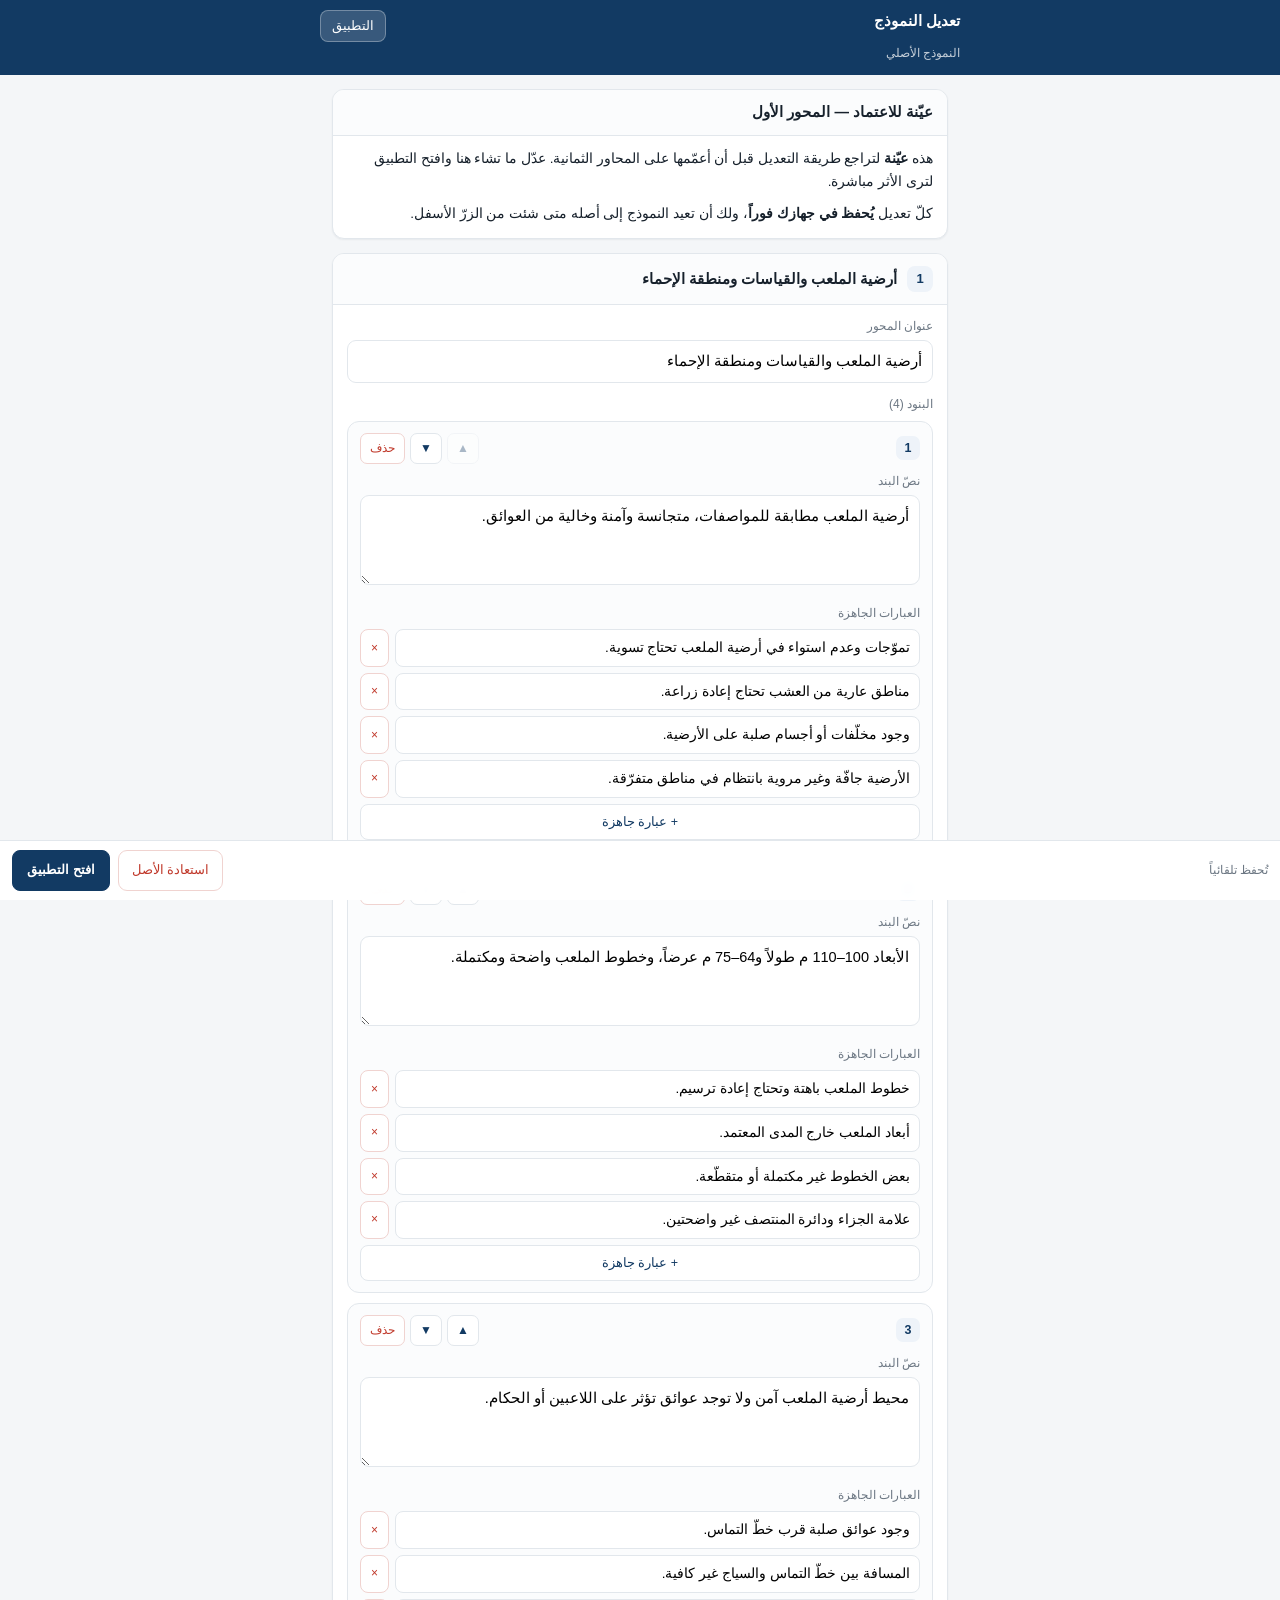
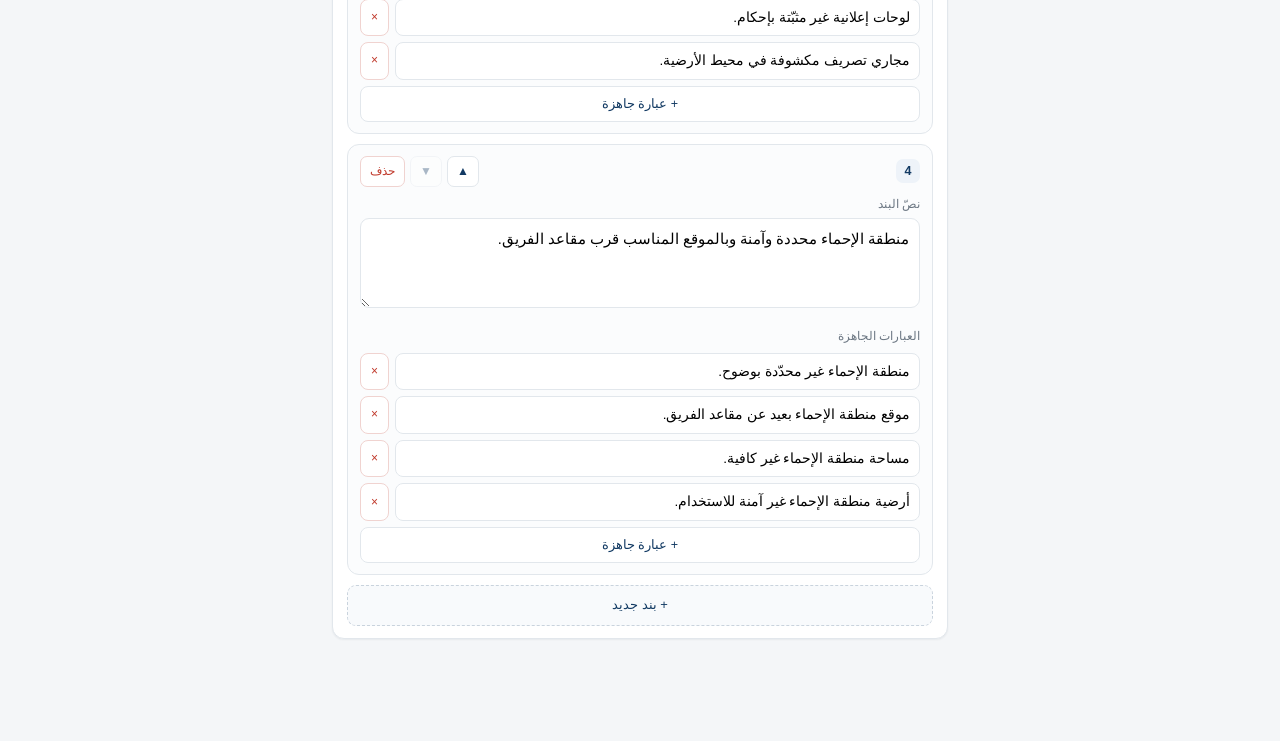
==== editor.html @ 9df009ef "٦أ: معرّفات ثابتة للبنود + طبقة النموذج + عيّنة التعديل - js/form-store.js: النموذج الفعّال = الأصل " ====
<!DOCTYPE html>
<html lang="ar" dir="rtl">
<head>
<meta charset="utf-8">
<meta name="viewport" content="width=device-width, initial-scale=1, viewport-fit=cover">
<meta name="theme-color" content="#123a63">
<title>تعديل النموذج</title>
<link rel="stylesheet" href="css/app.css">
<link rel="stylesheet" href="css/editor.css">
<link rel="apple-touch-icon" href="icons/icon-180.png">
</head>
<body>

<div class="topbar">
  <div class="inner">
    <div class="titlerow">
      <h1>تعديل النموذج</h1>
      <a class="ed-back" href="index.html">التطبيق</a>
    </div>
    <div class="sub" id="edState">النموذج الأصلي</div>
  </div>
</div>

<main>
  <section class="card ed-note">
    <header><h2>عيّنة للاعتماد — المحور الأول</h2></header>
    <div class="body">
      <p>هذه <strong>عيّنة</strong> لتراجع طريقة التعديل قبل أن أعمّمها على المحاور الثمانية. عدّل ما تشاء هنا وافتح التطبيق لترى الأثر مباشرة.</p>
      <p>كلّ تعديل <strong>يُحفظ في جهازك فوراً</strong>، ولك أن تعيد النموذج إلى أصله متى شئت من الزرّ الأسفل.</p>
    </div>
  </section>

  <div id="edSection"></div>
</main>

<div class="actionbar">
  <span class="saved" id="edSaved">تُحفظ تلقائياً</span>
  <button type="button" id="edReset">استعادة الأصل</button>
  <a class="ed-open" href="index.html">افتح التطبيق</a>
</div>

<script src="js/data.js"></script>
<script src="js/form-store.js"></script>
<script src="js/editor.js"></script>
</body>
</html>
---- css/app.css ----
:root {
  --navy: #123a63;
  --navy-soft: #eef3f9;
  --bg: #f4f6f8;
  --card: #ffffff;
  --ink: #16202b;
  --muted: #6c7783;
  --line: #e2e7ec;

  --ok: #12805c;
  --ok-bg: #e7f5ef;
  --fix: #a96a08;
  --fix-bg: #fdf2e0;
  --no: #c0392b;
  --no-bg: #fbeceb;
  --na: #6c7783;
  --na-bg: #eef0f2;

  --radius: 12px;
  --shadow: 0 1px 2px rgba(18, 32, 43, .06);
}

* { box-sizing: border-box; -webkit-tap-highlight-color: transparent; }

html, body {
  margin: 0;
  padding: 0;
  background: var(--bg);
  color: var(--ink);
  font-family: -apple-system, "SF Arabic", "Segoe UI", Tahoma, sans-serif;
  font-size: 16px;
  line-height: 1.6;
}

body { min-height: 100dvh; padding-bottom: 88px; }

/* ــــ الشريط العلوي ــــ */
.topbar {
  position: sticky;
  top: 0;
  z-index: 20;
  background: var(--navy);
  color: #fff;
  padding: 10px 16px 12px;
}
.topbar > div.inner { max-width: 640px; margin: 0 auto; }
.titlerow { display: flex; align-items: flex-start; gap: 10px; }
.titlerow h1 { flex: 1; }
#btnArchive {
  font: inherit; font-size: 12.5px; padding: 5px 11px; flex: none;
  background: rgba(255, 255, 255, .16); color: #fff;
  border: 1px solid rgba(255, 255, 255, .3); border-radius: 8px; cursor: pointer;
}
#btnArchive:active { transform: scale(.97); }

/* ــــ لوحة الأرشيف ــــ */
body.locked { overflow: hidden; }

.sheet {
  position: fixed; inset: 0; z-index: 60;
  background: rgba(18, 32, 43, .45);
  display: flex; align-items: flex-end; justify-content: center;
}
.sheet[hidden] { display: none; }

.sheet-box {
  background: var(--bg);
  width: 100%; max-width: 640px;
  max-height: 88dvh;
  border-radius: 16px 16px 0 0;
  display: flex; flex-direction: column;
  overflow: hidden;
}
.sheet-box > header {
  display: flex; align-items: center; gap: 10px;
  padding: 12px 14px; background: var(--navy); color: #fff;
}
.sheet-box > header h2 { margin: 0; font-size: 15px; font-weight: 600; flex: 1; }
.sheet-box > header button {
  font: inherit; font-size: 12.5px; padding: 5px 11px;
  background: rgba(255, 255, 255, .16); color: #fff;
  border: 1px solid rgba(255, 255, 255, .3); border-radius: 8px; cursor: pointer;
}

.sheet-body { padding: 12px; overflow-y: auto; flex: 1; }
.sheet-body .empty { color: var(--muted); font-size: 13.5px; text-align: center; padding: 24px 0; }

.sheet-box > footer {
  display: flex; gap: 8px; padding: 10px 12px calc(10px + env(safe-area-inset-bottom));
  border-top: 1px solid var(--line); background: #fff;
}
.sheet-box > footer button {
  font: inherit; font-size: 13px; padding: 10px 6px; flex: 1;
  border: 1px solid var(--line); border-radius: 9px;
  background: #fff; color: var(--navy); cursor: pointer;
}
#archNew { background: var(--navy); color: #fff; border-color: var(--navy); font-weight: 600; }

.arow {
  background: var(--card); border: 1px solid var(--line); border-radius: 12px;
  padding: 11px 12px; margin-bottom: 9px;
  display: flex; align-items: center; gap: 10px;
}
.arow-main { flex: 1; min-width: 0; }
.arow-head { display: flex; align-items: center; gap: 8px; font-size: 14.5px; }
.arow-head .now { font-size: 11px; color: var(--navy); background: var(--navy-soft); border-radius: 99px; padding: 2px 8px; }
.arow-meta { font-size: 12px; color: var(--muted); margin-top: 2px; }
.arow-tags { margin-top: 6px; }
.tag { font-size: 11.5px; border-radius: 99px; padding: 2px 9px; background: var(--na-bg); color: var(--na); }
.tag.t-ok  { background: var(--ok-bg);  color: var(--ok); }
.tag.t-fix { background: var(--fix-bg); color: var(--fix); }
.tag.t-no  { background: var(--no-bg);  color: var(--no); }

.arow-actions { display: flex; flex-direction: column; gap: 6px; flex: none; }
button.small {
  font: inherit; font-size: 12.5px; padding: 6px 12px;
  border: 1px solid var(--line); border-radius: 8px;
  background: #fff; color: var(--navy); cursor: pointer;
}
button.small.danger { color: var(--no); border-color: #f0d3d0; }
.topbar h1 { margin: 0; font-size: 15px; font-weight: 600; line-height: 1.4; }
.topbar .sub { font-size: 12px; opacity: .75; margin-top: 2px; }

.progress {
  margin-top: 10px;
  height: 6px;
  background: rgba(255, 255, 255, .22);
  border-radius: 99px;
  overflow: hidden;
}
.progress > i { display: block; height: 100%; width: 0; background: #6fd3a6; border-radius: 99px; transition: width .25s ease; }

.tally { display: flex; gap: 6px; margin-top: 8px; flex-wrap: wrap; }
.tally span {
  font-size: 11.5px;
  padding: 2px 9px;
  border-radius: 99px;
  background: rgba(255, 255, 255, .14);
  color: #fff;
}
.tally span b { font-weight: 600; }

/* ــــ البطاقات ــــ */
main { padding: 14px 12px 0; max-width: 640px; margin: 0 auto; }

.card {
  background: var(--card);
  border: 1px solid var(--line);
  border-radius: var(--radius);
  box-shadow: var(--shadow);
  margin-bottom: 14px;
  overflow: hidden;
}

.card > header {
  display: flex;
  align-items: center;
  gap: 10px;
  padding: 12px 14px;
  border-bottom: 1px solid var(--line);
  background: #fbfcfd;
}
.card > header .num {
  flex: none;
  width: 26px; height: 26px;
  border-radius: 8px;
  background: var(--navy-soft);
  color: var(--navy);
  font-size: 13px; font-weight: 600;
  display: grid; place-items: center;
}
.card > header h2 { margin: 0; font-size: 14.5px; font-weight: 600; flex: 1; line-height: 1.45; }
.card > header .badge { font-size: 11.5px; color: var(--muted); flex: none; }

.card > .body { padding: 12px 14px; }

/* ــــ حقول الترويسة ــــ */
.fields { display: grid; grid-template-columns: 1fr 1fr; gap: 10px; }
.field { display: flex; flex-direction: column; gap: 4px; }
.field.wide { grid-column: 1 / -1; }
.field label { font-size: 12px; color: var(--muted); }
.field input, .field select, .field textarea {
  font: inherit;
  font-size: 15px;
  padding: 9px 10px;
  border: 1px solid var(--line);
  border-radius: 9px;
  background: #fff;
  color: var(--ink);
  width: 100%;
}
.field input:focus, .field select:focus, .field textarea:focus {
  outline: none;
  border-color: var(--navy);
  box-shadow: 0 0 0 3px var(--navy-soft);
}
.field .hint { font-size: 11px; color: var(--muted); }

/* ــــ بند الفحص ــــ */
.item { padding: 13px 0; border-top: 1px dashed var(--line); }
.item:first-child { border-top: 0; padding-top: 2px; }

.item .q { display: flex; gap: 8px; font-size: 14.5px; line-height: 1.65; margin-bottom: 10px; }
.item .q b { flex: none; color: var(--muted); font-weight: 600; font-size: 13px; padding-top: 2px; }

.seg { display: grid; grid-template-columns: repeat(4, 1fr); gap: 6px; }
.seg button {
  font: inherit;
  font-size: 12.5px;
  padding: 10px 2px;
  border: 1px solid var(--line);
  border-radius: 9px;
  background: #fff;
  color: var(--muted);
  cursor: pointer;
  transition: background .12s ease, color .12s ease, border-color .12s ease;
}
.seg button:active { transform: scale(.97); }
.seg button[aria-pressed="true"] { font-weight: 600; }
.seg button[data-s="ok"][aria-pressed="true"]  { background: var(--ok-bg);  color: var(--ok);  border-color: var(--ok); }
.seg button[data-s="fix"][aria-pressed="true"] { background: var(--fix-bg); color: var(--fix); border-color: var(--fix); }
.seg button[data-s="no"][aria-pressed="true"]  { background: var(--no-bg);  color: var(--no);  border-color: var(--no); }
.seg button[data-s="note"] { border-style: dashed; color: var(--navy); }
.seg button[data-s="note"][aria-pressed="true"] { background: var(--navy-soft); border-color: var(--navy); font-weight: 600; }

.item.flash { background: #fff8e1; border-radius: 10px; }

.note { margin-top: 10px; }
.note[hidden] { display: none; }
.note textarea {
  width: 100%;
  font: inherit;
  font-size: 14.5px;
  min-height: 64px;
  padding: 9px 10px;
  border: 1px solid var(--line);
  border-radius: 9px;
  resize: vertical;
}
.note textarea:focus { outline: none; border-color: var(--navy); box-shadow: 0 0 0 3px var(--navy-soft); }

.phrases { display: flex; flex-wrap: wrap; gap: 6px; margin-top: 8px; }
.phrases button {
  font: inherit;
  font-size: 12.5px;
  line-height: 1.5;
  padding: 6px 11px;
  border: 1px dashed #c9d3dd;
  border-radius: 99px;
  background: #f8fafc;
  color: var(--navy);
  cursor: pointer;
  text-align: right;
}
.phrases button:active { background: var(--navy-soft); }
.phrases .lbl { font-size: 11.5px; color: var(--muted); width: 100%; margin-bottom: -2px; }

.card > header .badge.done { color: var(--ok); font-weight: 600; }

/* ــــ حقل رقمي داخل بند ــــ */
.numrow { display: flex; align-items: center; gap: 8px; margin: 0 0 10px; }
.numrow label { font-size: 12.5px; color: var(--muted); flex: none; }
.numrow input {
  font: inherit; font-size: 15px; width: 120px;
  padding: 8px 10px; border: 1px solid var(--line); border-radius: 9px;
}
.numrow input:focus { outline: none; border-color: var(--navy); box-shadow: 0 0 0 3px var(--navy-soft); }
.numrow .unit, .mrow .unit { font-size: 12.5px; color: var(--muted); flex: none; }

/* ــــ جدول القياسات ــــ */
.meas { padding: 12px 0; border-top: 1px dashed var(--line); }
.meas:first-child { border-top: 0; padding-top: 2px; }
.mhead { display: flex; align-items: baseline; gap: 8px; margin-bottom: 8px; }
.mlabel { font-size: 14.5px; font-weight: 600; }
.mref { font-size: 12px; color: var(--muted); }
.mrow { display: flex; align-items: center; gap: 8px; }
.mrow input[type="number"] { font: inherit; font-size: 15px; width: 96px; padding: 8px 10px; border: 1px solid var(--line); border-radius: 9px; }
.mrow input[type="text"] { font: inherit; font-size: 14px; flex: 1; min-width: 0; padding: 8px 10px; border: 1px solid var(--line); border-radius: 9px; }
.mrow input:focus { outline: none; border-color: var(--navy); box-shadow: 0 0 0 3px var(--navy-soft); }
.warn { margin-top: 7px; font-size: 12.5px; color: var(--no); background: var(--no-bg); border-radius: 8px; padding: 6px 10px; }
.warn[hidden] { display: none; }

/* ــــ بطاقة التقييم ــــ */
.stats { display: grid; grid-template-columns: repeat(4, 1fr); gap: 6px; }
.stat { border-radius: 10px; padding: 10px 4px; text-align: center; background: #f7f9fb; }
.stat b { display: block; font-size: 20px; font-weight: 600; line-height: 1.3; }
.stat span { font-size: 11.5px; }
.stat.s-ok   { background: var(--ok-bg);  color: var(--ok); }
.stat.s-fix  { background: var(--fix-bg); color: var(--fix); }
.stat.s-no   { background: var(--no-bg);  color: var(--no); }
.stat.s-miss { background: var(--na-bg);  color: var(--na); }

.missing {
  margin-top: 10px; padding: 9px 12px; border-radius: 10px;
  background: var(--na-bg); color: var(--ink); font-size: 13px;
  display: flex; align-items: center; gap: 10px; flex-wrap: wrap;
}
.missing[hidden] { display: none; }

button.link {
  font: inherit; font-size: 12.5px; background: none; border: 0;
  color: var(--navy); text-decoration: underline; cursor: pointer; padding: 0;
}
button.link[hidden] { display: none; }

.sep { height: 1px; background: var(--line); margin: 14px 0 12px; }

.suggest { font-size: 13px; color: var(--muted); margin-bottom: 9px; line-height: 1.6; }

.decide { display: grid; grid-template-columns: repeat(3, 1fr); gap: 6px; }
.decide button {
  font: inherit; font-size: 13px; padding: 11px 4px;
  border: 1px solid var(--line); border-radius: 9px;
  background: #fff; color: var(--muted); cursor: pointer;
}
.decide button[aria-pressed="true"] { font-weight: 600; }
.decide button[data-c="ok"][aria-pressed="true"]  { background: var(--ok-bg);  color: var(--ok);  border-color: var(--ok); }
.decide button[data-c="fix"][aria-pressed="true"] { background: var(--fix-bg); color: var(--fix); border-color: var(--fix); }
.decide button[data-c="no"][aria-pressed="true"]  { background: var(--no-bg);  color: var(--no);  border-color: var(--no); }
.decide button.auto { border-style: dashed; }

#recheckWrap { margin-top: 12px; }
#recheckWrap[hidden] { display: none; }
#resetDecision { margin-top: 8px; }

#summaryBody .field { margin-top: 12px; }
#summaryBody textarea {
  font: inherit; font-size: 14.5px; padding: 9px 10px;
  border: 1px solid var(--line); border-radius: 9px; width: 100%; resize: vertical;
}
#summaryBody textarea:focus { outline: none; border-color: var(--navy); box-shadow: 0 0 0 3px var(--navy-soft); }

.foot-link { text-align: center; margin: 4px 0 18px; }
.foot-link a { font-size: 13px; color: var(--muted); text-decoration: none; }
.foot-link a:active { color: var(--navy); }

/* ــــ شريط الحفظ ــــ */
.actionbar {
  position: fixed;
  inset-inline: 0;
  bottom: 0;
  z-index: 30;
  background: rgba(255, 255, 255, .97);
  border-top: 1px solid var(--line);
  padding: 9px 12px calc(9px + env(safe-area-inset-bottom));
  display: flex;
  align-items: center;
  gap: 8px;
  backdrop-filter: blur(6px);
}
.saved { font-size: 12px; color: var(--muted); flex: 1; min-width: 0; }
.saved b { color: var(--ok); font-weight: 600; }

.actionbar button {
  font: inherit; font-size: 13px; padding: 9px 13px;
  border: 1px solid var(--line); border-radius: 9px;
  background: #fff; color: var(--navy); cursor: pointer; flex: none;
}
.actionbar button:active { transform: scale(.98); }
#btnPrint { background: var(--navy); color: #fff; border-color: var(--navy); font-weight: 600; }

@media (min-width: 560px) {
  .fields { grid-template-columns: repeat(3, 1fr); }
}
---- css/editor.css ----
/* صفحة تعديل النموذج */

.ed-back, .ed-open {
  font: inherit; font-size: 12.5px; padding: 5px 11px; flex: none;
  border-radius: 8px; text-decoration: none; cursor: pointer;
}
.ed-back {
  background: rgba(255, 255, 255, .16); color: #fff;
  border: 1px solid rgba(255, 255, 255, .3);
}
.ed-open {
  background: var(--navy); color: #fff; border: 1px solid var(--navy);
  font-size: 13px; font-weight: 600; padding: 9px 14px;
}

.ed-note p { margin: 0 0 9px; font-size: 13.5px; line-height: 1.7; }
.ed-note p:last-child { margin-bottom: 0; }

.ed-field { margin-bottom: 12px; }
.ed-field > label { display: block; font-size: 12px; color: var(--muted); margin-bottom: 4px; }
.ed-field input, .ed-field textarea {
  width: 100%; font: inherit; font-size: 14.5px;
  padding: 9px 10px; border: 1px solid var(--line); border-radius: 9px;
  background: #fff; resize: vertical;
}
.ed-field input:focus, .ed-field textarea:focus {
  outline: none; border-color: var(--navy); box-shadow: 0 0 0 3px var(--navy-soft);
}

.ed-item {
  border: 1px solid var(--line); border-radius: 12px;
  padding: 11px 12px; margin-bottom: 10px; background: #fbfcfd;
}
.ed-item > .head {
  display: flex; align-items: center; gap: 8px; margin-bottom: 8px;
}
.ed-item > .head .no {
  width: 24px; height: 24px; border-radius: 7px; flex: none;
  background: var(--navy-soft); color: var(--navy);
  font-size: 12.5px; font-weight: 600; display: grid; place-items: center;
}
.ed-item > .head .sp { flex: 1; }

.ed-tools { display: flex; gap: 5px; }
.ed-tools button {
  font: inherit; font-size: 12px; padding: 5px 9px;
  border: 1px solid var(--line); border-radius: 7px;
  background: #fff; color: var(--navy); cursor: pointer;
}
.ed-tools button.danger { color: var(--no); border-color: #f0d3d0; }
.ed-tools button:disabled { opacity: .35; cursor: default; }

.ed-sub { font-size: 12px; color: var(--muted); margin: 10px 0 6px; }

.ed-phrase { display: flex; gap: 6px; margin-bottom: 6px; }
.ed-phrase input { flex: 1; min-width: 0; font: inherit; font-size: 13.5px; padding: 7px 9px; border: 1px solid var(--line); border-radius: 8px; }
.ed-phrase input:focus { outline: none; border-color: var(--navy); box-shadow: 0 0 0 3px var(--navy-soft); }
.ed-phrase button {
  font: inherit; font-size: 12px; padding: 0 10px; flex: none;
  border: 1px solid #f0d3d0; border-radius: 8px; background: #fff; color: var(--no); cursor: pointer;
}

.ed-add {
  font: inherit; font-size: 13px; padding: 9px 14px;
  border: 1px dashed #c9d3dd; border-radius: 9px;
  background: #f8fafc; color: var(--navy); cursor: pointer; width: 100%;
}
.ed-add.small { font-size: 12.5px; padding: 7px 12px; }

#edReset { color: var(--no); border-color: #f0d3d0; }
.ed-custom { color: var(--fix); font-weight: 600; }
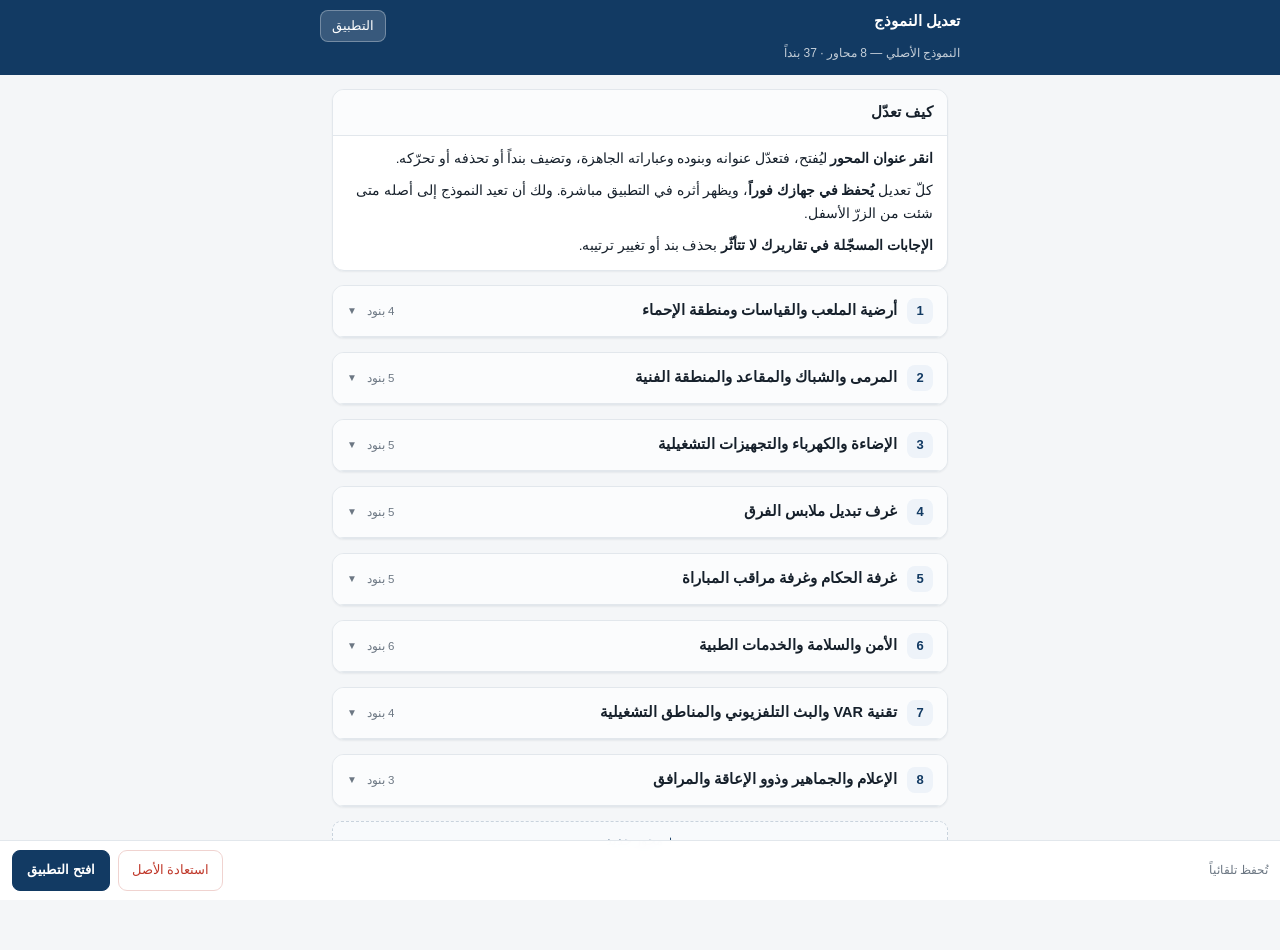
==== commit afb4aa46: "٦ب: تعميم التعديل على المحاور الثمانية وبنودها - محاور قابلة للطيّ، تُفتح بالنقر على عنوانها - إضافة" ====
--- a/editor.html
+++ b/editor.html
@@ -23,14 +23,15 @@
 
 <main>
   <section class="card ed-note">
-    <header><h2>عيّنة للاعتماد — المحور الأول</h2></header>
+    <header><h2>كيف تعدّل</h2></header>
     <div class="body">
-      <p>هذه <strong>عيّنة</strong> لتراجع طريقة التعديل قبل أن أعمّمها على المحاور الثمانية. عدّل ما تشاء هنا وافتح التطبيق لترى الأثر مباشرة.</p>
-      <p>كلّ تعديل <strong>يُحفظ في جهازك فوراً</strong>، ولك أن تعيد النموذج إلى أصله متى شئت من الزرّ الأسفل.</p>
+      <p><strong>انقر عنوان المحور</strong> ليُفتح، فتعدّل عنوانه وبنوده وعباراته الجاهزة، وتضيف بنداً أو تحذفه أو تحرّكه.</p>
+      <p>كلّ تعديل <strong>يُحفظ في جهازك فوراً</strong>، ويظهر أثره في التطبيق مباشرة. ولك أن تعيد النموذج إلى أصله متى شئت من الزرّ الأسفل.</p>
+      <p><strong>الإجابات المسجّلة في تقاريرك لا تتأثّر</strong> بحذف بند أو تغيير ترتيبه.</p>
     </div>
   </section>
 
-  <div id="edSection"></div>
+  <div id="edSections"></div>
 </main>
 
 <div class="actionbar">
--- a/css/editor.css
+++ b/css/editor.css
@@ -15,6 +15,23 @@
 
 .ed-note p { margin: 0 0 9px; font-size: 13.5px; line-height: 1.7; }
 .ed-note p:last-child { margin-bottom: 0; }
+
+/* المحاور القابلة للطيّ */
+.ed-sec > header.ed-sechead { cursor: pointer; user-select: none; }
+.ed-sec > header.ed-sechead h2 { flex: 1; }
+.ed-sec > header .badge { font-size: 11.5px; color: var(--muted); flex: none; }
+.ed-sec > header .caret { font-size: 10px; color: var(--muted); flex: none; }
+.ed-sec.open > header { background: var(--navy-soft); }
+.ed-sec.open > header h2 { color: var(--navy); }
+
+.ed-secrow { margin-bottom: 12px; }
+.ed-tools.wide { justify-content: flex-start; }
+.ed-tools.wide button { padding: 7px 14px; }
+
+.ed-flag {
+  font-size: 12px; color: var(--fix); background: var(--fix-bg);
+  border-radius: 8px; padding: 6px 10px; margin-bottom: 10px;
+}
 
 .ed-field { margin-bottom: 12px; }
 .ed-field > label { display: block; font-size: 12px; color: var(--muted); margin-bottom: 4px; }
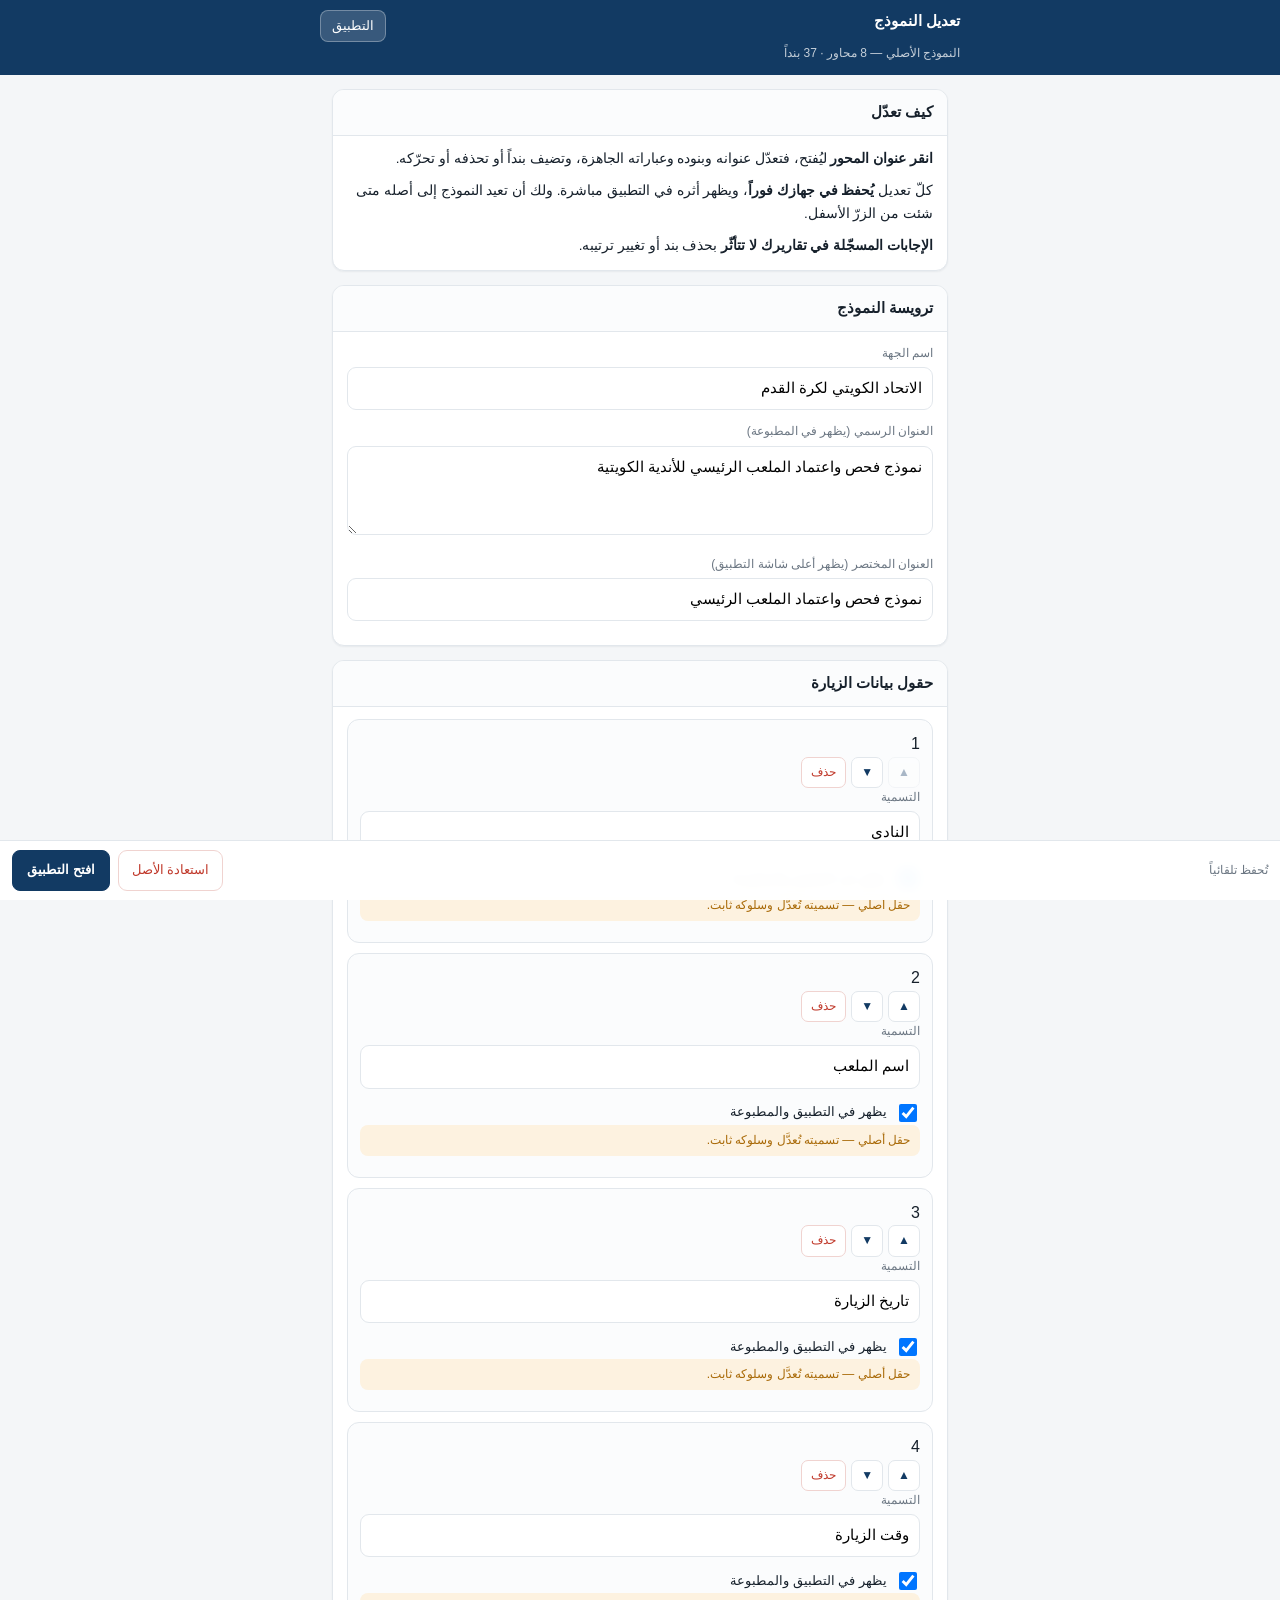
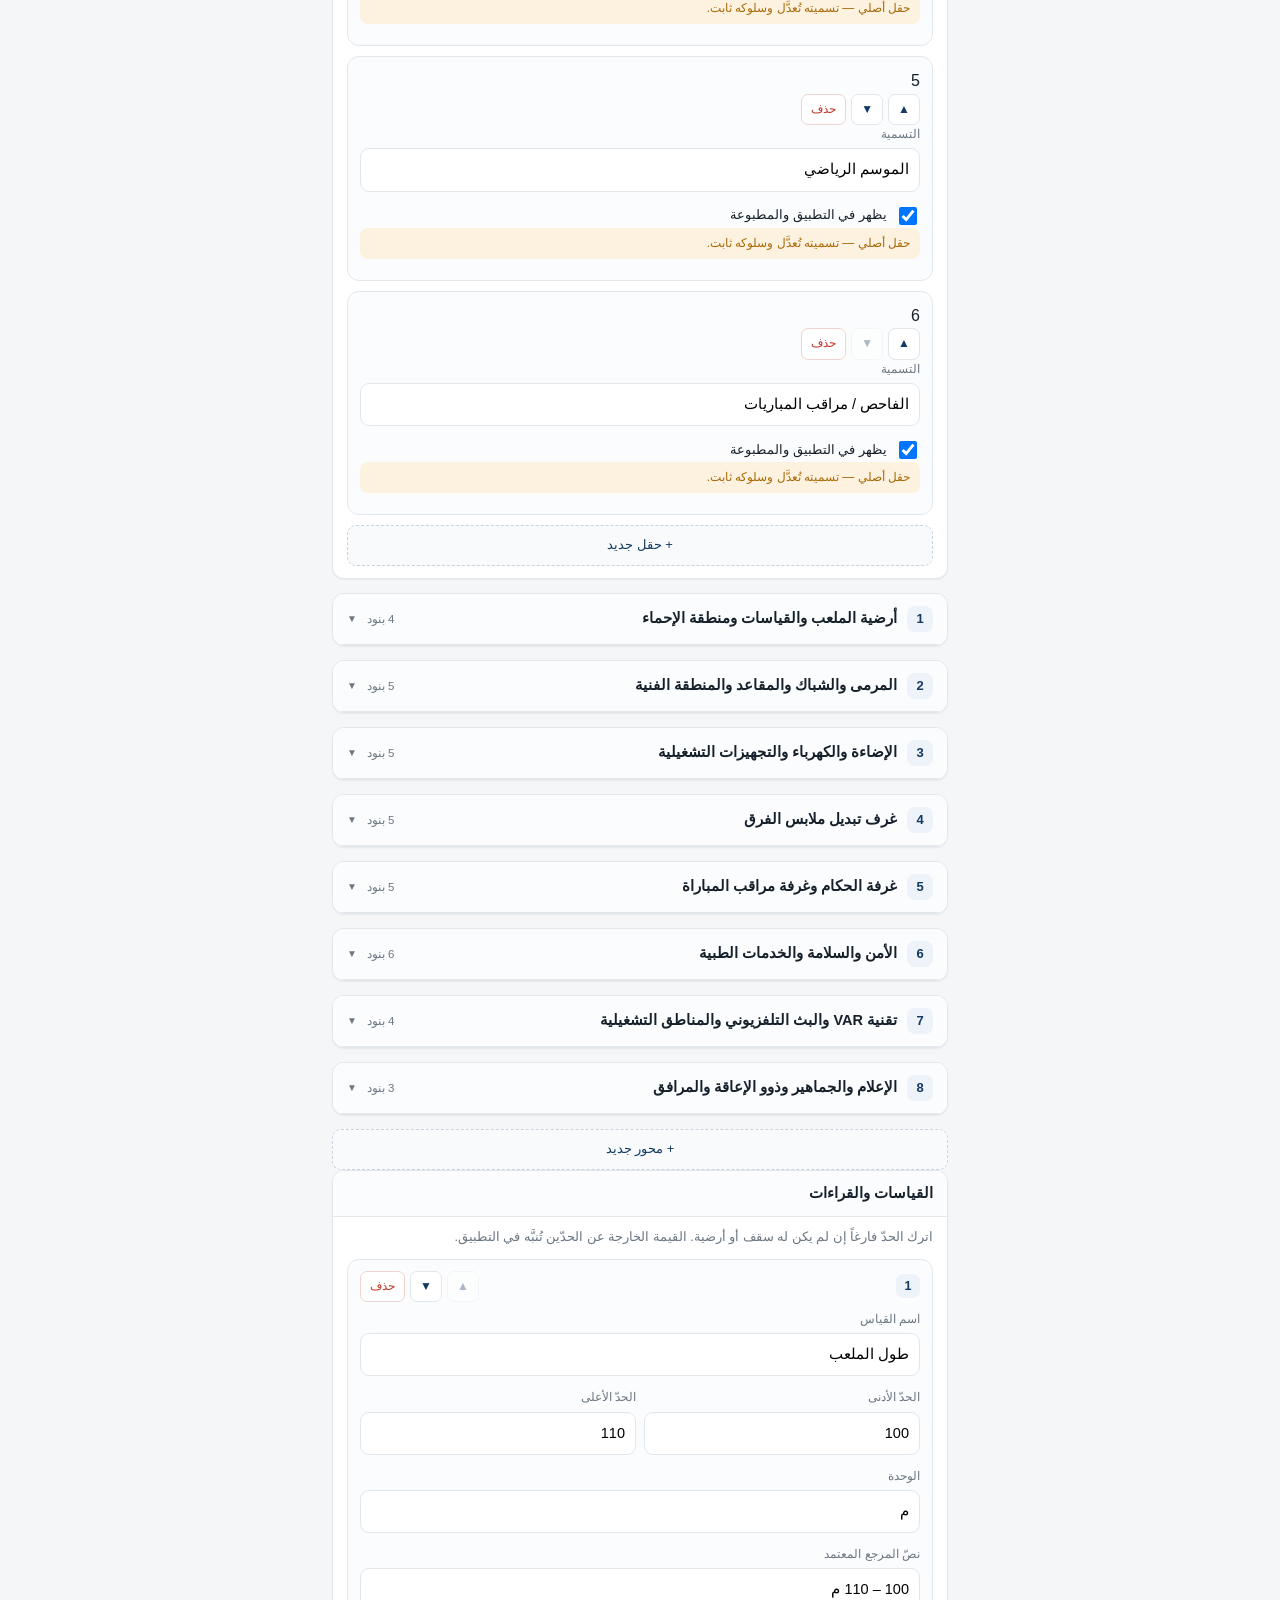
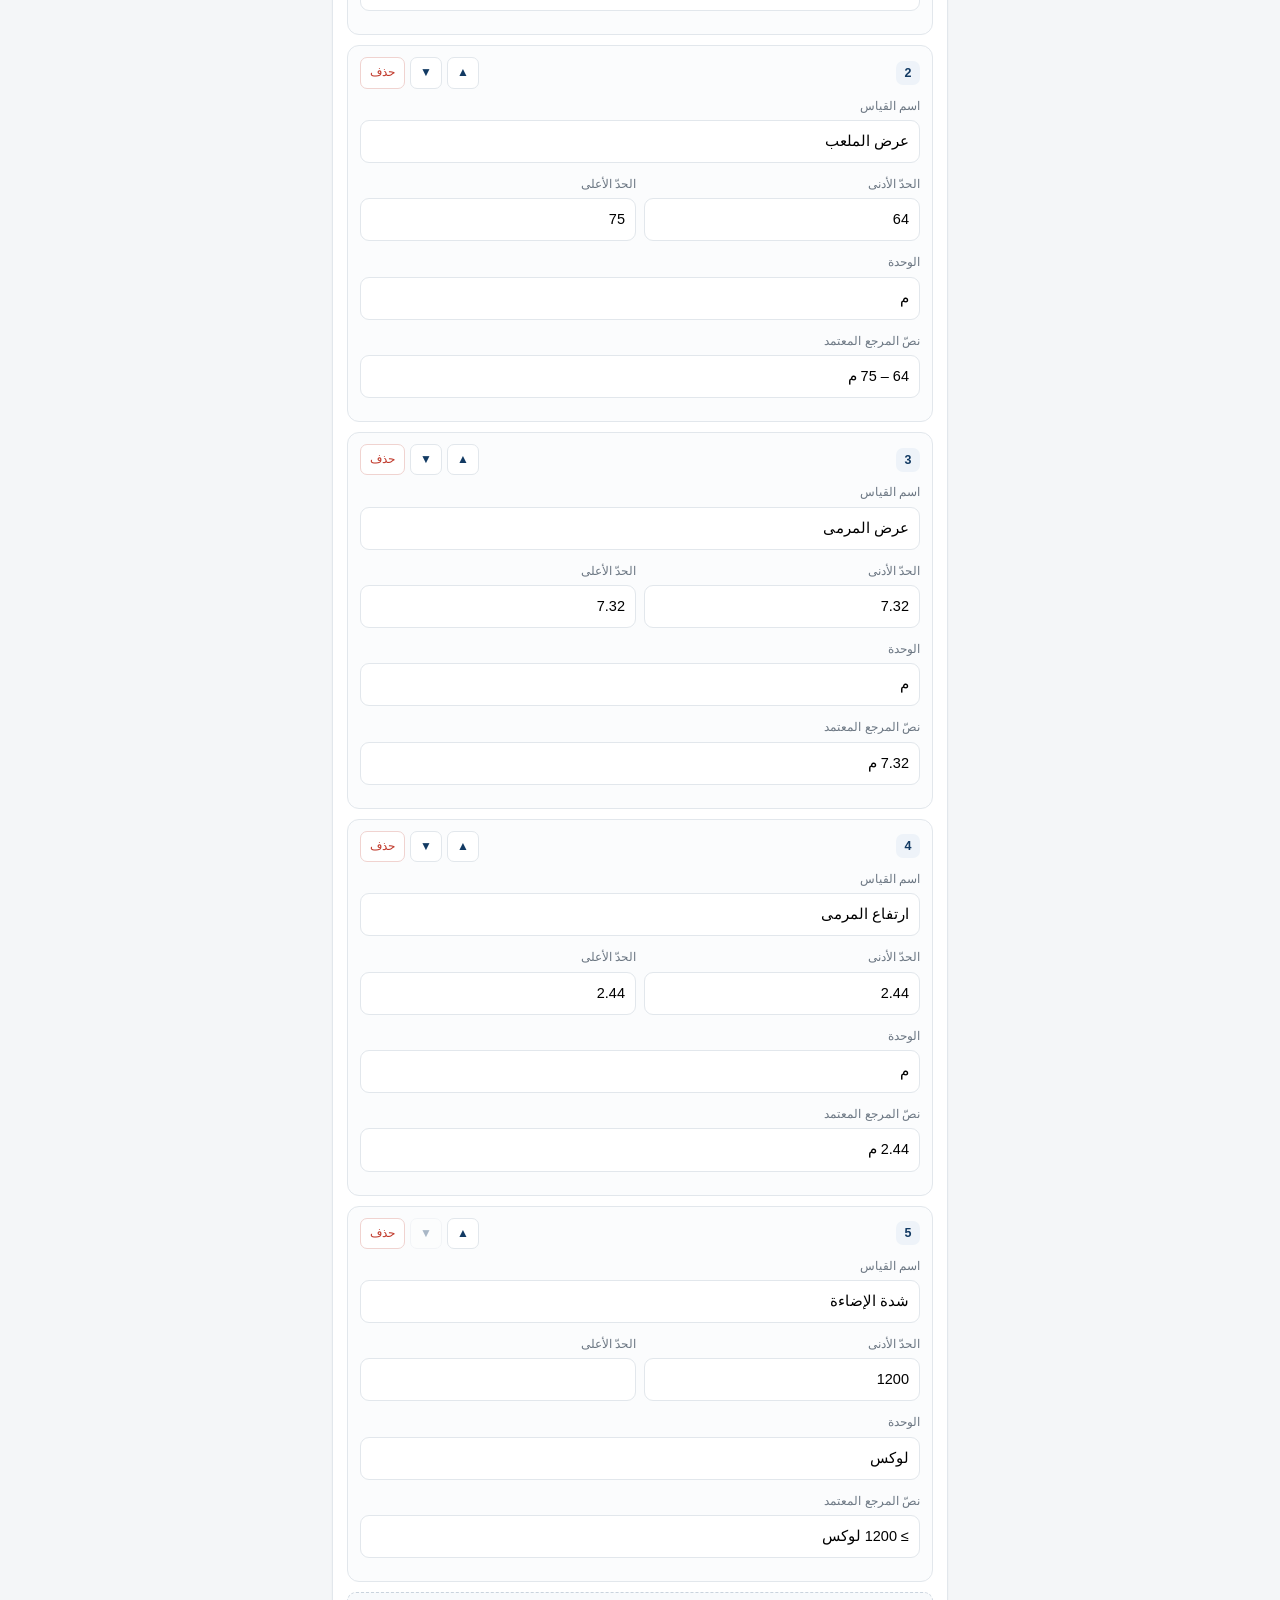
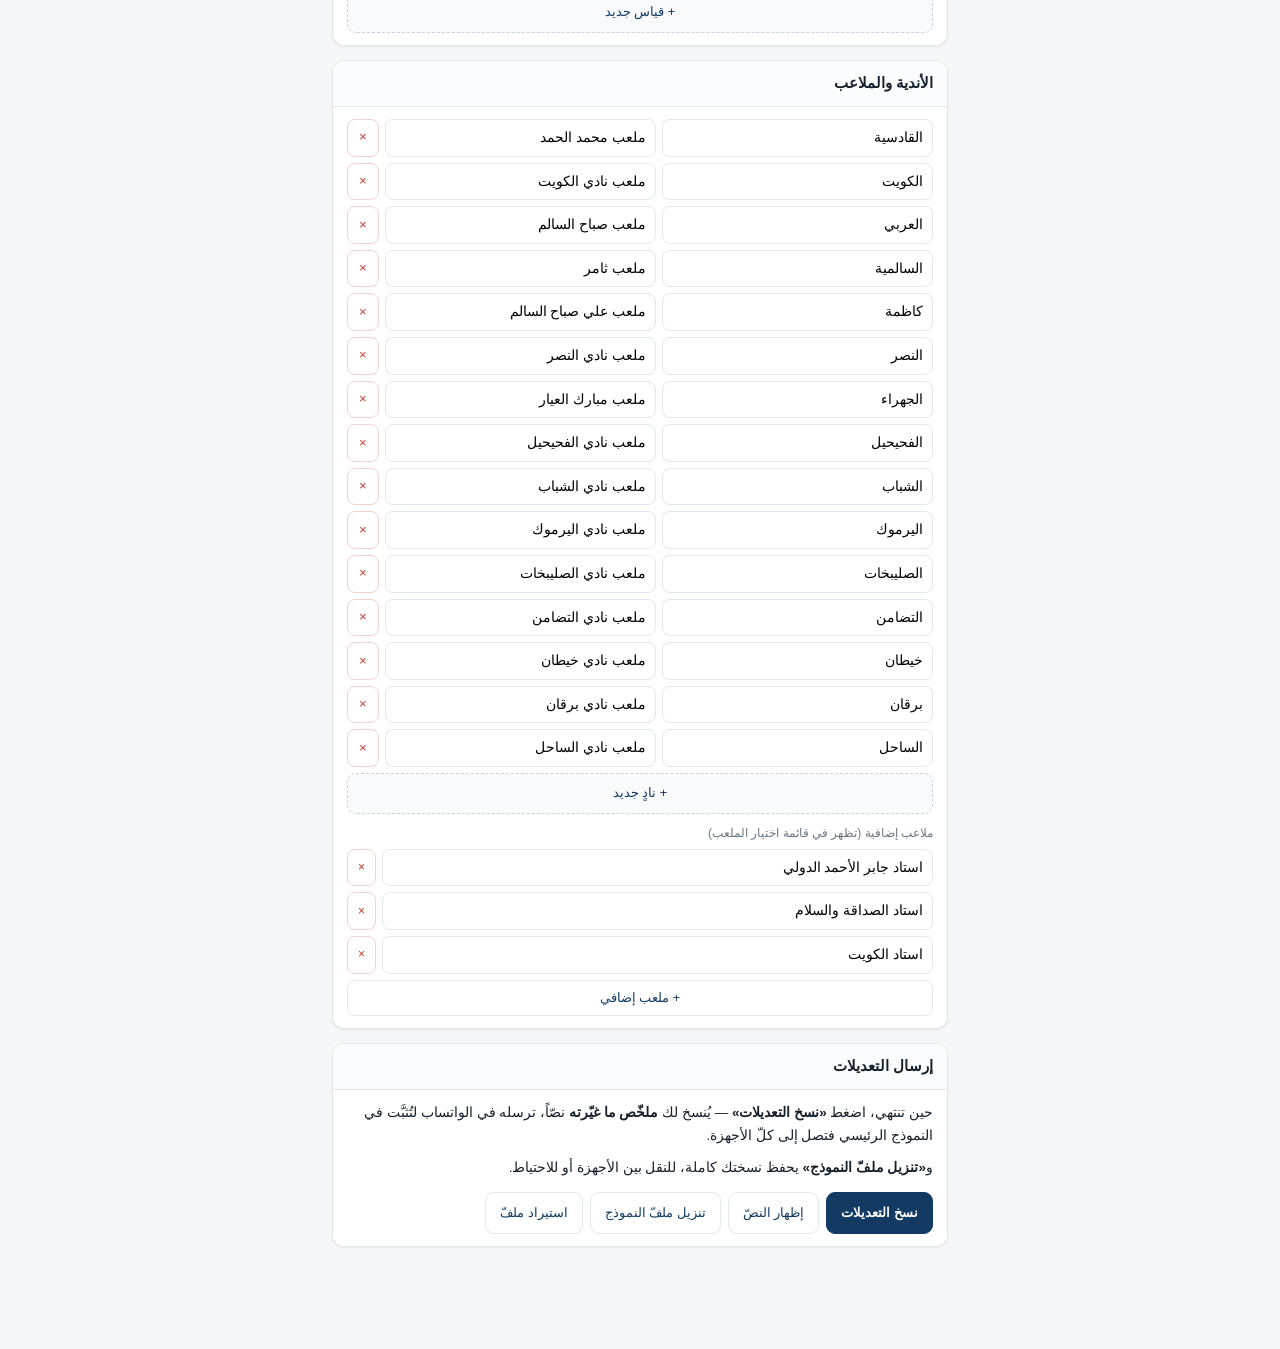
==== commit 3a81ce0c: "٦ج: تعديل الترويسة والحقول والقياسات والأندية + تصدير التعديلات - الترويسة: اسم الجهة والعنوان الرسم" ====
--- a/editor.html
+++ b/editor.html
@@ -31,7 +31,27 @@
     </div>
   </section>
 
+  <div id="edHeader"></div>
+  <div id="edFields"></div>
   <div id="edSections"></div>
+  <div id="edMeas"></div>
+  <div id="edClubs"></div>
+
+  <section class="card">
+    <header><h2>إرسال التعديلات</h2></header>
+    <div class="body">
+      <p class="ed-p">حين تنتهي، اضغط <strong>«نسخ التعديلات»</strong> — يُنسخ لك <strong>ملخّص ما غيّرته</strong> نصّاً، ترسله في الواتساب لتُثبَّت في النموذج الرئيسي فتصل إلى كلّ الأجهزة.</p>
+      <p class="ed-p">و<strong>«تنزيل ملفّ النموذج»</strong> يحفظ نسختك كاملة، للنقل بين الأجهزة أو للاحتياط.</p>
+      <div class="ed-actions">
+        <button type="button" id="edCopy">نسخ التعديلات</button>
+        <button type="button" id="edShow">إظهار النصّ</button>
+        <button type="button" id="edDownload">تنزيل ملفّ النموذج</button>
+        <button type="button" id="edImport">استيراد ملفّ</button>
+        <input type="file" id="edFile" accept="application/json,.json" hidden>
+      </div>
+      <div class="ed-out" id="edOut" hidden></div>
+    </div>
+  </section>
 </main>
 
 <div class="actionbar">
--- a/css/editor.css
+++ b/css/editor.css
@@ -84,5 +84,42 @@
 }
 .ed-add.small { font-size: 12.5px; padding: 7px 12px; }
 
+.ed-hint { font-size: 12.5px; color: var(--muted); padding: 10px 14px 0; line-height: 1.6; }
+
+.ed-check { display: flex; align-items: center; gap: 8px; font-size: 13px; margin-top: 2px; cursor: pointer; }
+.ed-check input { width: 18px; height: 18px; }
+
+.ed-row { display: flex; gap: 8px; }
+.ed-field.half { flex: 1; min-width: 0; }
+
+.ed-club { display: flex; gap: 6px; margin-bottom: 6px; }
+.ed-club input { flex: 1; min-width: 0; font: inherit; font-size: 13.5px; padding: 7px 9px; border: 1px solid var(--line); border-radius: 8px; }
+.ed-club input:focus { outline: none; border-color: var(--navy); box-shadow: 0 0 0 3px var(--navy-soft); }
+.ed-club button {
+  font: inherit; font-size: 13px; padding: 0 11px; flex: none;
+  border: 1px solid #f0d3d0; border-radius: 8px; background: #fff; color: var(--no); cursor: pointer;
+}
+
+.ed-field select {
+  width: 100%; font: inherit; font-size: 14.5px;
+  padding: 9px 10px; border: 1px solid var(--line); border-radius: 9px; background: #fff;
+}
+
+.ed-p { margin: 0 0 9px; font-size: 13.5px; line-height: 1.7; }
+.ed-actions { display: flex; flex-wrap: wrap; gap: 7px; margin-top: 12px; }
+.ed-actions button {
+  font: inherit; font-size: 13px; padding: 10px 14px;
+  border: 1px solid var(--line); border-radius: 9px;
+  background: #fff; color: var(--navy); cursor: pointer;
+}
+#edCopy { background: var(--navy); color: #fff; border-color: var(--navy); font-weight: 600; }
+
+.ed-out { margin-top: 10px; }
+.ed-out[hidden] { display: none; }
+.ed-out textarea {
+  width: 100%; min-height: 220px; font-family: ui-monospace, monospace;
+  font-size: 12.5px; padding: 10px; border: 1px solid var(--line); border-radius: 9px;
+}
+
 #edReset { color: var(--no); border-color: #f0d3d0; }
 .ed-custom { color: var(--fix); font-weight: 600; }
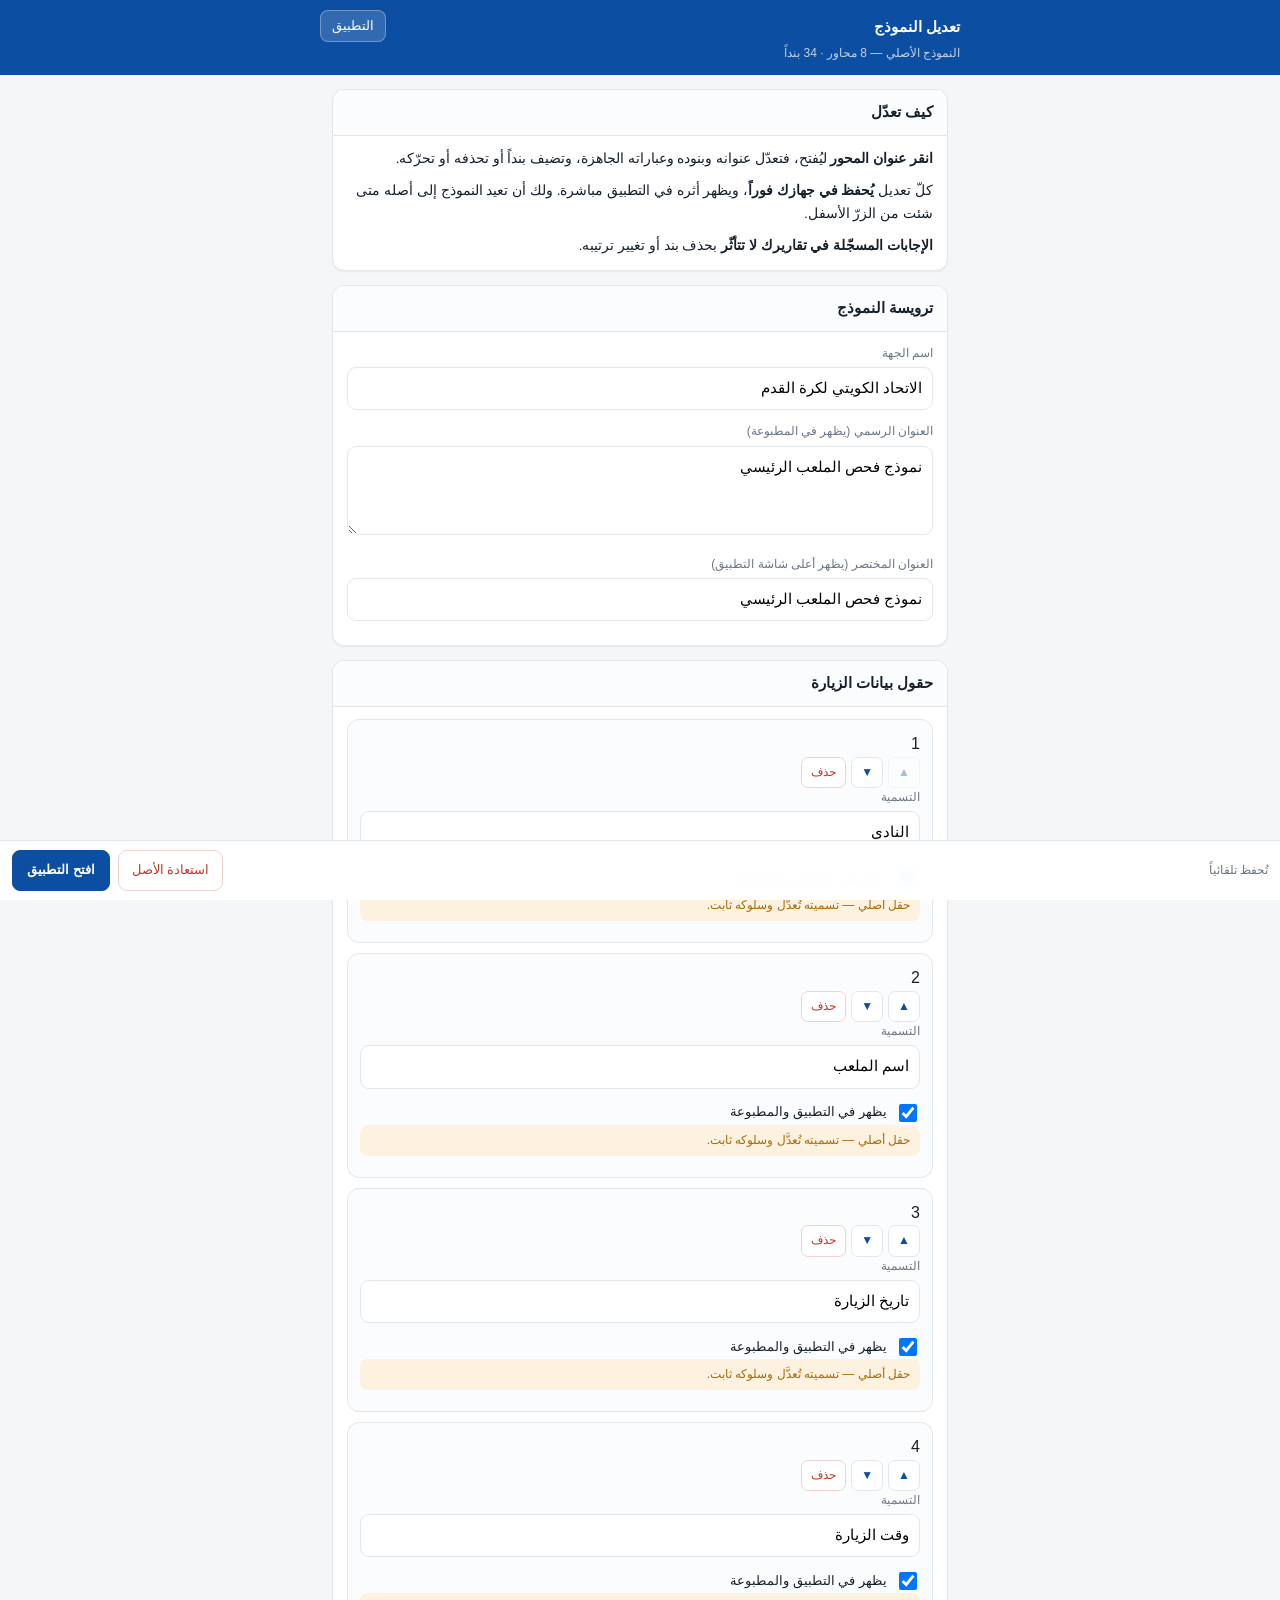
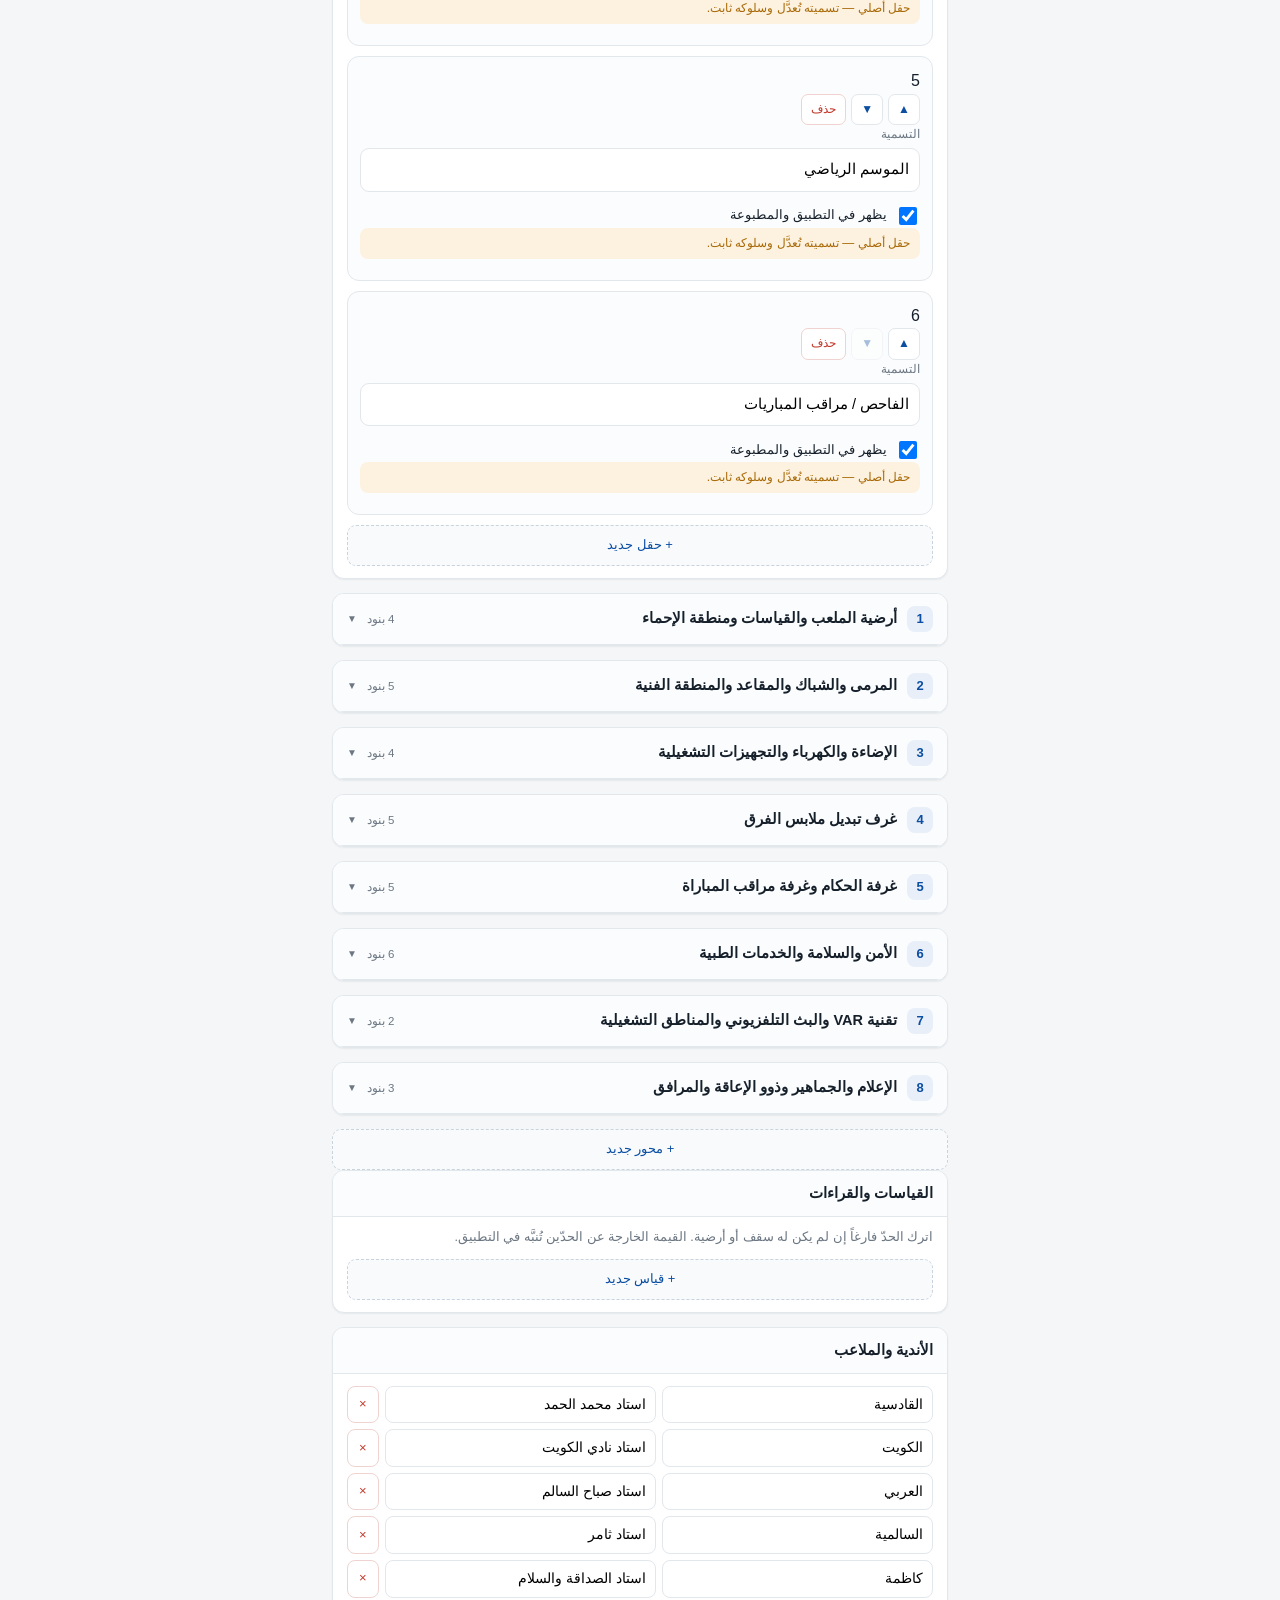
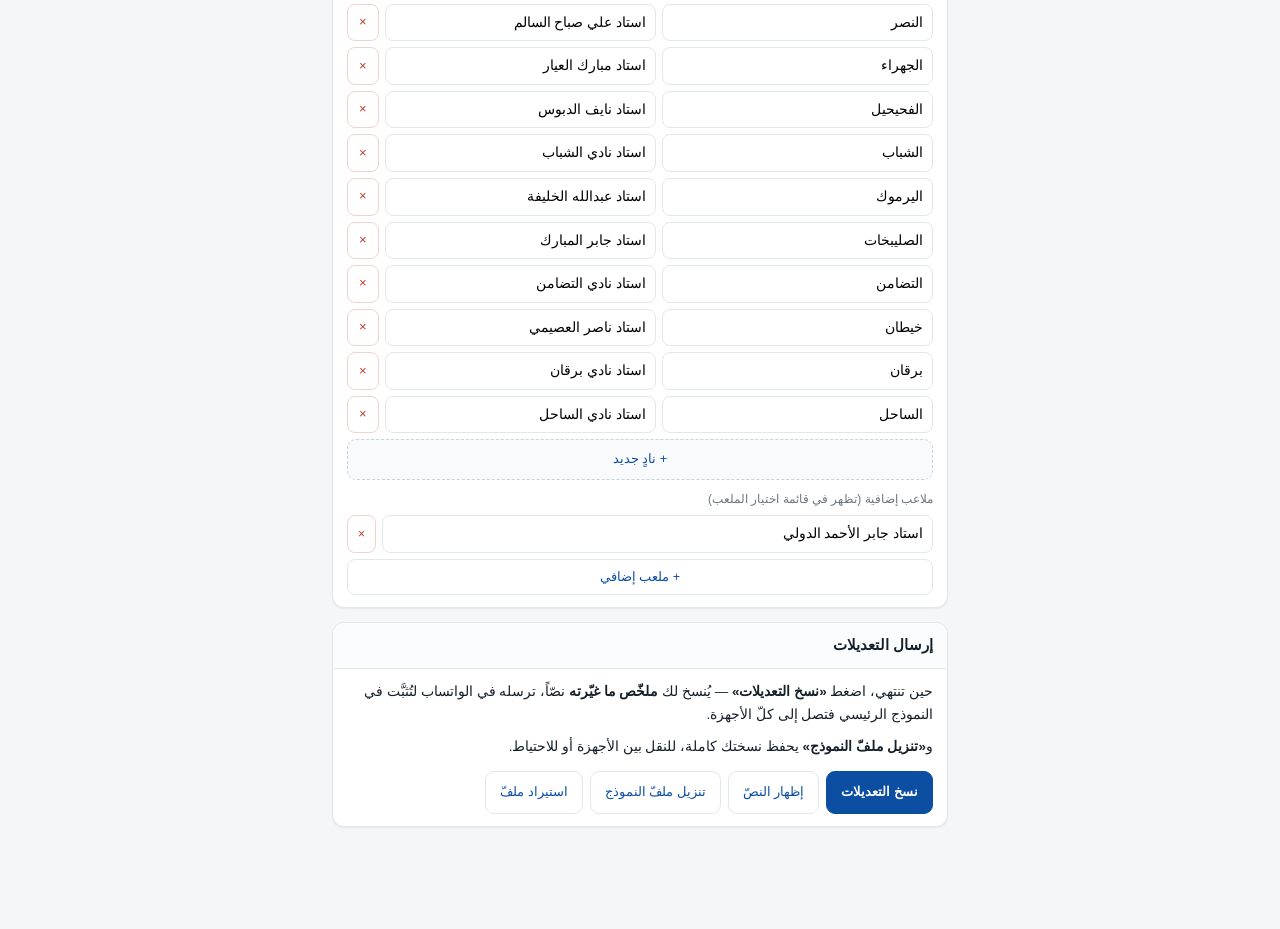
==== commit 0d196a2b: "منع تقادم الملفّات على الأجهزة: عنوان مرقّم لكلّ ملفّ + رقم نسخة ظاهر - كلّ ملفّ CSS وJS يُطلب بعنوا" ====
--- a/editor.html
+++ b/editor.html
@@ -3,10 +3,10 @@
 <head>
 <meta charset="utf-8">
 <meta name="viewport" content="width=device-width, initial-scale=1, viewport-fit=cover">
-<meta name="theme-color" content="#123a63">
+<meta name="theme-color" content="#0b4ea2">
 <title>تعديل النموذج</title>
-<link rel="stylesheet" href="css/app.css">
-<link rel="stylesheet" href="css/editor.css">
+<link rel="stylesheet" href="css/app.css?v=11">
+<link rel="stylesheet" href="css/editor.css?v=11">
 <link rel="apple-touch-icon" href="icons/icon-180.png">
 </head>
 <body>
@@ -60,8 +60,8 @@
   <a class="ed-open" href="index.html">افتح التطبيق</a>
 </div>
 
-<script src="js/data.js"></script>
-<script src="js/form-store.js"></script>
-<script src="js/editor.js"></script>
+<script src="js/data.js?v=11"></script>
+<script src="js/form-store.js?v=11"></script>
+<script src="js/editor.js?v=11"></script>
 </body>
 </html>
--- a/css/app.css
+++ b/css/app.css
@@ -1,6 +1,8 @@
 :root {
-  --navy: #123a63;
-  --navy-soft: #eef3f9;
+  /* أزرق «الأزرق» — قميص منتخب الكويت، وهو لون الهوية في الشاشة والمطبوعة.
+     الاسم navy باقٍ لأنّه مستعمل في كلّ الملفّ؛ القيمة وحدها تغيّرت. */
+  --navy: #0b4ea2;
+  --navy-soft: #e8eff9;
   --bg: #f4f6f8;
   --card: #ffffff;
   --ink: #16202b;
@@ -44,8 +46,20 @@
   padding: 10px 16px 12px;
 }
 .topbar > div.inner { max-width: 640px; margin: 0 auto; }
-.titlerow { display: flex; align-items: flex-start; gap: 10px; }
+.titlerow { display: flex; align-items: center; gap: 10px; }
 .titlerow h1 { flex: 1; }
+/* أرضية بيضاء تحت الشعار — حوافّه سوداء فتذوب في أزرق الشريط بدونها.
+   الأبعاد مثبّتة بأربعة قيود لأنّ Safari على الأيفون يمطّ الصور داخل flex. */
+.titlerow .crest {
+  flex: 0 0 auto;
+  width: 38px;  min-width: 38px;  max-width: 38px;
+  height: 38px; min-height: 38px; max-height: 38px;
+  object-fit: contain;
+  background: #fff;
+  border-radius: 9px;
+  padding: 3px;
+  box-sizing: border-box;
+}
 #btnArchive {
   font: inherit; font-size: 12.5px; padding: 5px 11px; flex: none;
   background: rgba(255, 255, 255, .16); color: #fff;
@@ -253,6 +267,11 @@
   text-align: right;
 }
 .phrases button:active { background: var(--navy-soft); }
+.phrases button[aria-pressed="true"] {
+  background: var(--navy-soft); border-style: solid; border-color: var(--navy);
+  color: var(--navy); font-weight: 600;
+}
+.phrases button[aria-pressed="true"]::before { content: '✓ '; }
 .phrases .lbl { font-size: 11.5px; color: var(--muted); width: 100%; margin-bottom: -2px; }
 
 .card > header .badge.done { color: var(--ok); font-weight: 600; }
@@ -362,3 +381,6 @@
 @media (min-width: 560px) {
   .fields { grid-template-columns: repeat(3, 1fr); }
 }
+
+.build { font-size: 11.5px; color: var(--muted); text-align: center; padding: 4px 12px 0; }
+.build b { color: var(--ink); font-weight: 600; }
